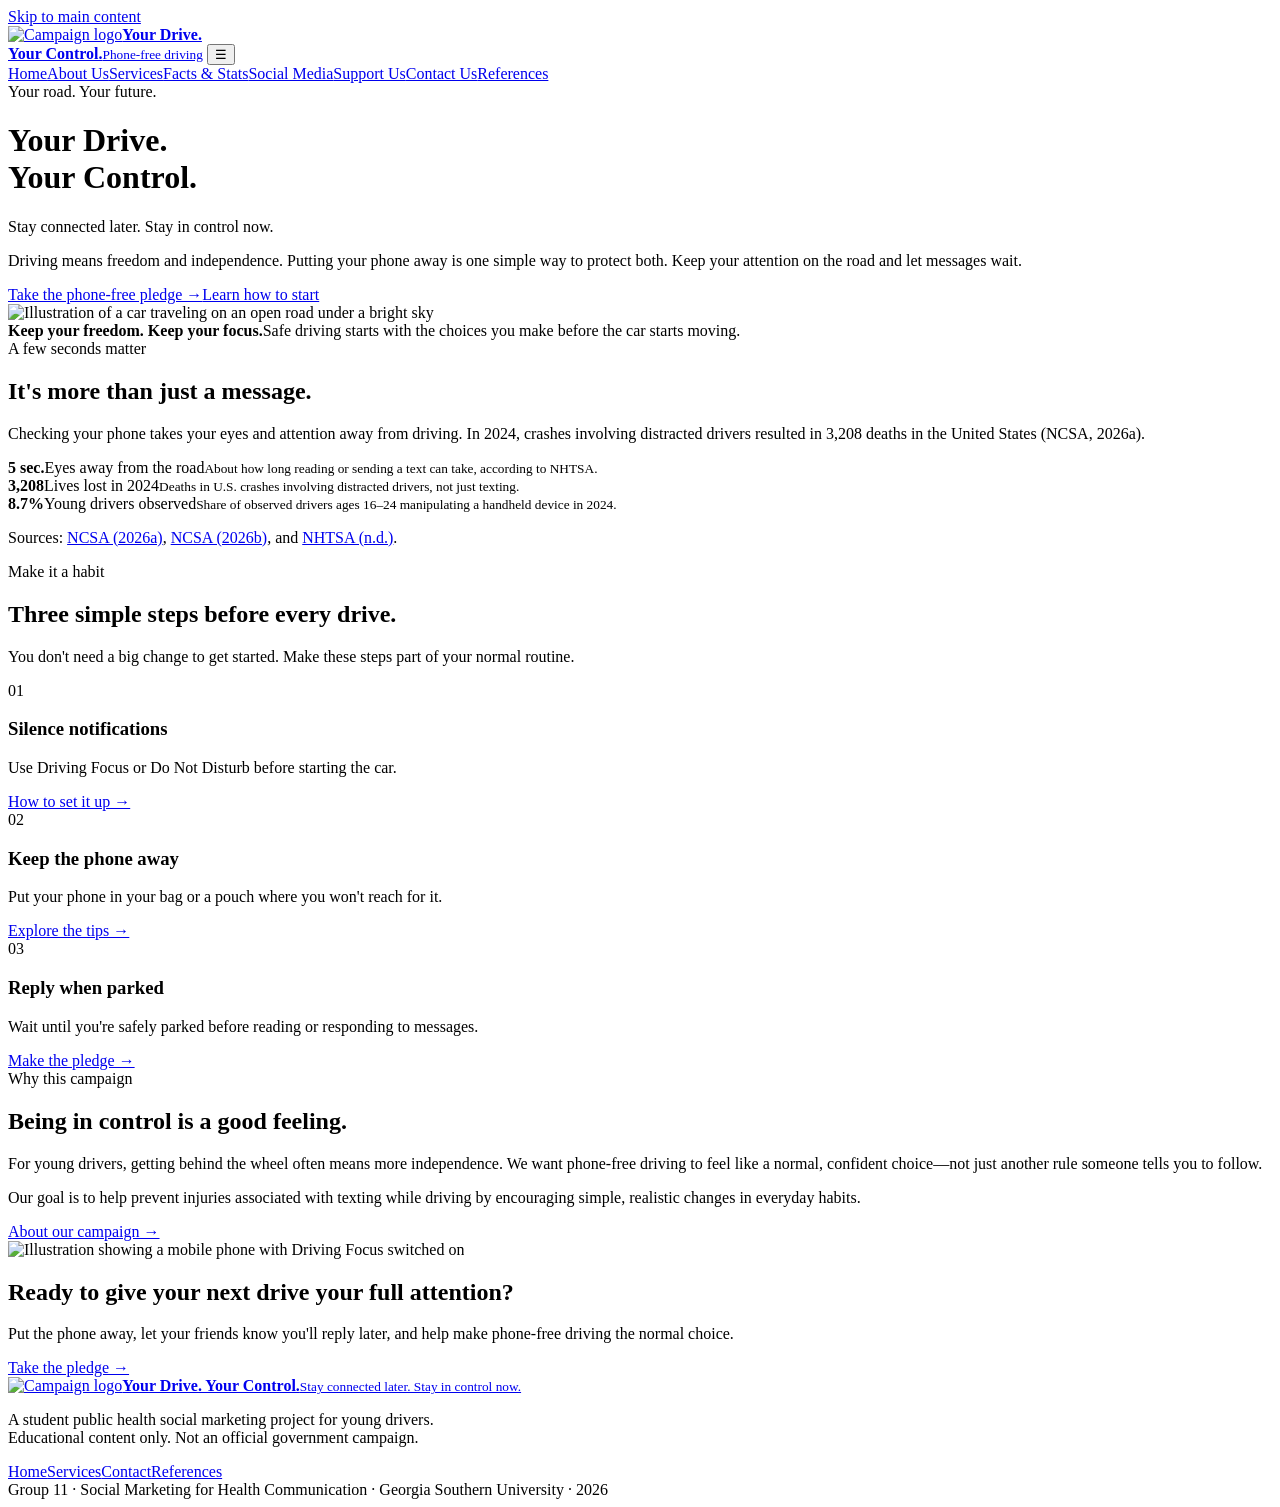
==== index.html @ 7ba315a2 "Added html files" ====
<!doctype html>
<html lang="en">
<head>
<meta charset="UTF-8">
<meta name="viewport" content="width=device-width,initial-scale=1">
<meta name="description" content="Your Drive. Your Control. A phone-free driving campaign for young drivers ages 15 to 20.">
<meta name="theme-color" content="#112b48">
<title>Home | Your Drive. Your Control.</title>
<link rel="stylesheet" href="css/style.css">
<link rel="icon" href="assets/logo-fallback.svg" type="image/svg+xml">
</head>
<body>
<a class="skip" href="#main">Skip to main content</a>
<header class="site-header"><div class="head-wrap">
<a class="branding" href="index.html" aria-label="Your Drive. Your Control. home"><img class="site-logo" src="assets/logo.png" alt="Campaign logo"><span class="brand-lines"><strong>Your Drive.<br>Your Control.</strong><small>Phone-free driving</small></span></a>
<button class="menu-button" aria-label="Toggle menu" aria-expanded="false" aria-controls="site-nav">☰</button>
<nav class="nav-links" id="site-nav" aria-label="Main navigation"><a href="index.html" class="active" aria-current="page">Home</a><a href="about.html">About Us</a><a href="services.html">Services</a><a href="facts.html">Facts & Stats</a><a href="social-media.html">Social Media</a><a href="support.html">Support Us</a><a href="contact.html">Contact Us</a><a href="references.html">References</a></nav>
</div></header>
<main id="main"><div class="container"><div class="hero"><div class="hero-inner"><div><div class="kicker light">Your road. Your future.</div><h1>Your Drive.<br><span class="gold">Your Control.</span></h1><p class="tagline">Stay connected later. Stay in control now.</p><p class="subtitle">Driving means freedom and independence. Putting your phone away is one simple way to protect both. Keep your attention on the road and let messages wait.</p><div class="action-row"><a class="btn btn-gold" href="support.html">Take the phone-free pledge →</a><a class="btn btn-outline" href="services.html">Learn how to start</a></div></div><div class="hero-visual"><img src="assets/road-illustration.svg" alt="Illustration of a car traveling on an open road under a bright sky"></div></div></div><div class="note-strip"><strong>Keep your freedom. Keep your focus.</strong><span>Safe driving starts with the choices you make before the car starts moving.</span></div></div>
<section class="section"><div class="container"><div class="section-header"><div class="kicker">A few seconds matter</div><h2>It's more than just a message.</h2><p>Checking your phone takes your eyes and attention away from driving. In 2024, crashes involving distracted drivers resulted in 3,208 deaths in the United States (NCSA, 2026a).</p></div><div class="grid cols-3"><div class="stat-card"><strong>5 sec.</strong><span>Eyes away from the road</span><small>About how long reading or sending a text can take, according to NHTSA.</small></div><div class="stat-card"><strong>3,208</strong><span>Lives lost in 2024</span><small>Deaths in U.S. crashes involving distracted drivers, not just texting.</small></div><div class="stat-card"><strong>8.7%</strong><span>Young drivers observed</span><small>Share of observed drivers ages 16–24 manipulating a handheld device in 2024.</small></div></div><p class="footnotes mt-sm">Sources: <a href="references.html#nhtsa2026">NCSA (2026a)</a>, <a href="references.html#device2026">NCSA (2026b)</a>, and <a href="references.html#nhtsaweb">NHTSA (n.d.)</a>.</p></div></section>
<section class="section soft"><div class="container"><div class="section-header"><div class="kicker">Make it a habit</div><h2>Three simple steps before every drive.</h2><p>You don't need a big change to get started. Make these steps part of your normal routine.</p></div><div class="grid cols-3"><div class="card"><div class="icon-box">01</div><h3>Silence notifications</h3><p>Use Driving Focus or Do Not Disturb before starting the car.</p><a href="services.html">How to set it up →</a></div><div class="card"><div class="icon-box">02</div><h3>Keep the phone away</h3><p>Put your phone in your bag or a pouch where you won't reach for it.</p><a href="services.html">Explore the tips →</a></div><div class="card"><div class="icon-box">03</div><h3>Reply when parked</h3><p>Wait until you're safely parked before reading or responding to messages.</p><a href="support.html">Make the pledge →</a></div></div></div></section>
<section class="section"><div class="container"><div class="split"><div><div class="kicker">Why this campaign</div><h2>Being in control is a good feeling.</h2><p class="lede">For young drivers, getting behind the wheel often means more independence. We want phone-free driving to feel like a normal, confident choice—not just another rule someone tells you to follow.</p><p>Our goal is to help prevent injuries associated with texting while driving by encouraging simple, realistic changes in everyday habits.</p><a class="btn btn-navy" href="about.html">About our campaign →</a></div><div class="feature-art"><img src="assets/driving-focus.svg" alt="Illustration showing a mobile phone with Driving Focus switched on"></div></div></div></section>
<section class="section tight"><div class="container"><div class="banner-cta"><div><h2>Ready to give your next drive your full attention?</h2><p>Put the phone away, let your friends know you'll reply later, and help make phone-free driving the normal choice.</p></div><a class="btn btn-gold" href="support.html">Take the pledge →</a></div></div></section></main>
<footer class="site-footer"><div class="container footer-inner"><div><a class="branding" href="index.html"><img class="site-logo" src="assets/logo.png" alt="Campaign logo"><span class="brand-lines"><strong>Your Drive. Your Control.</strong><small>Stay connected later. Stay in control now.</small></span></a><p class="tiny mt-sm">A student public health social marketing project for young drivers.<br>Educational content only. Not an official government campaign.</p></div><nav aria-label="Footer navigation" class="footer-links"><a href="index.html">Home</a><a href="services.html">Services</a><a href="contact.html">Contact</a><a href="references.html">References</a></nav></div><div class="footer-bottom"><div class="container">Group 11 · Social Marketing for Health Communication · Georgia Southern University · 2026</div></div></footer>
<script src="js/main.js" defer></script>
</body></html>
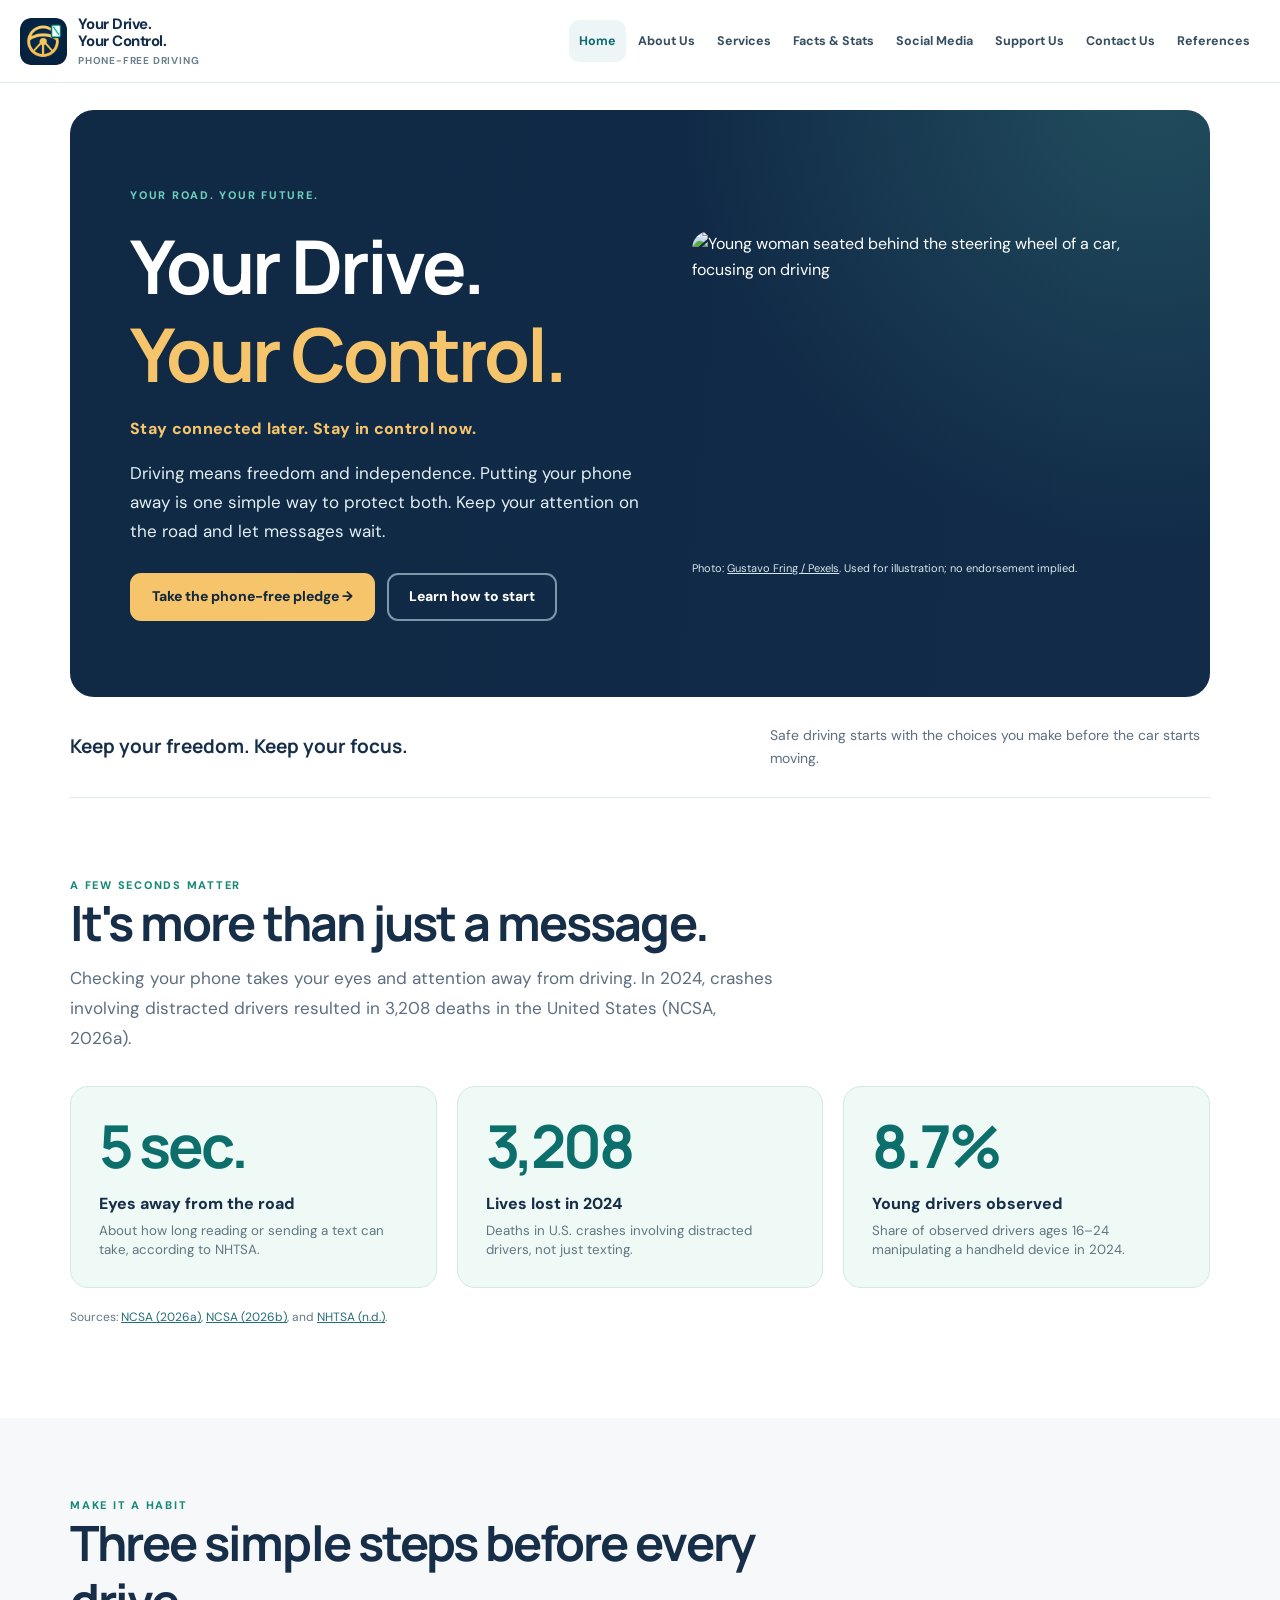
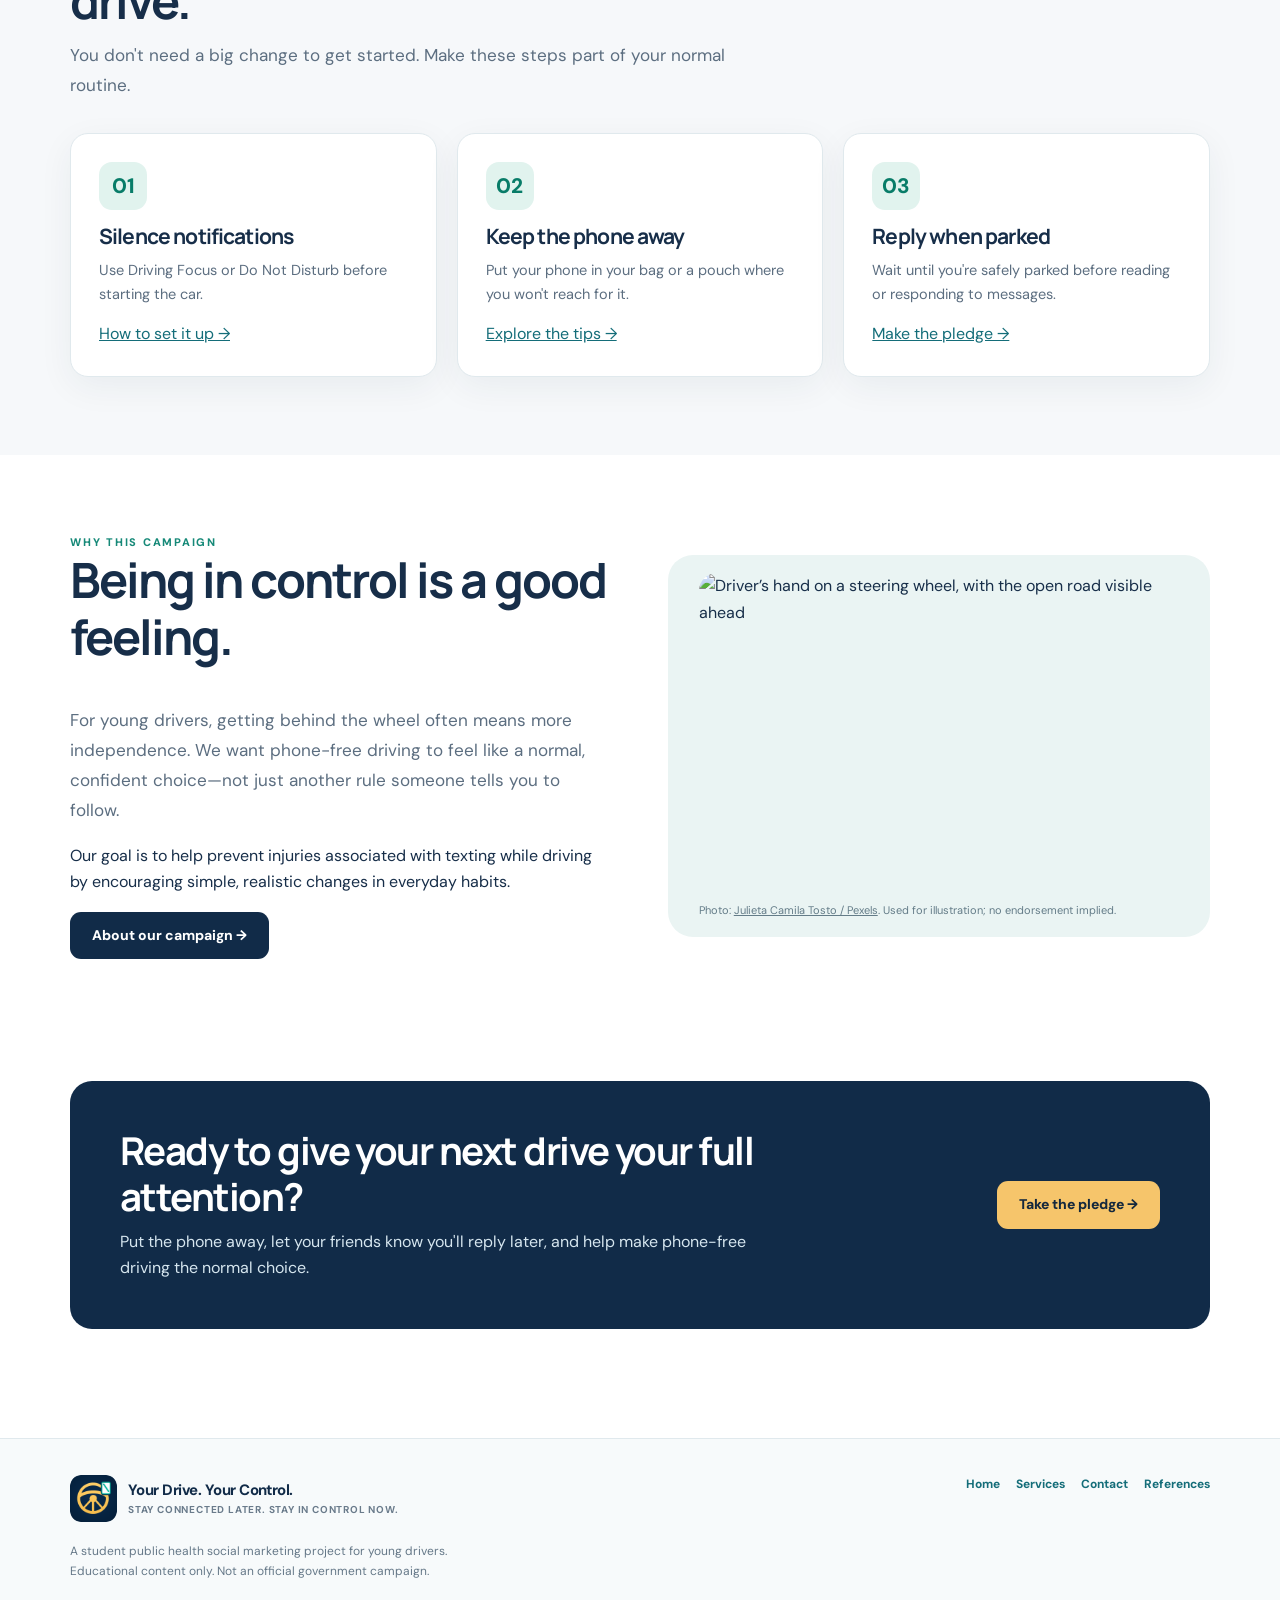
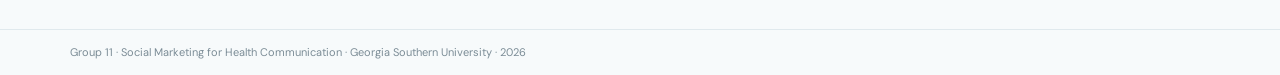
==== commit bf242104: "Replace html files" ====
--- a/index.html
+++ b/index.html
@@ -8,6 +8,17 @@
 <title>Home | Your Drive. Your Control.</title>
 <link rel="stylesheet" href="css/style.css">
 <link rel="icon" href="assets/logo-fallback.svg" type="image/svg+xml">
+
+<style>
+.campaign-photo{width:100%;max-width:480px;margin:0}
+.campaign-photo img{display:block;width:100%;height:320px;object-fit:cover;border-radius:18px}
+.campaign-photo figcaption{margin-top:9px;font-size:11px;line-height:1.5;color:#647c88}
+.campaign-photo figcaption a{color:inherit}
+.hero-visual .campaign-photo img{width:100%;max-width:none;filter:none}
+.hero-visual .campaign-photo figcaption{color:#d6e6ed}
+.feature-art .campaign-photo img{width:100%;max-height:none}
+@media(max-width:670px){.campaign-photo img{height:240px}}
+</style>
 </head>
 <body>
 <a class="skip" href="#main">Skip to main content</a>
@@ -16,10 +27,10 @@
 <button class="menu-button" aria-label="Toggle menu" aria-expanded="false" aria-controls="site-nav">☰</button>
 <nav class="nav-links" id="site-nav" aria-label="Main navigation"><a href="index.html" class="active" aria-current="page">Home</a><a href="about.html">About Us</a><a href="services.html">Services</a><a href="facts.html">Facts & Stats</a><a href="social-media.html">Social Media</a><a href="support.html">Support Us</a><a href="contact.html">Contact Us</a><a href="references.html">References</a></nav>
 </div></header>
-<main id="main"><div class="container"><div class="hero"><div class="hero-inner"><div><div class="kicker light">Your road. Your future.</div><h1>Your Drive.<br><span class="gold">Your Control.</span></h1><p class="tagline">Stay connected later. Stay in control now.</p><p class="subtitle">Driving means freedom and independence. Putting your phone away is one simple way to protect both. Keep your attention on the road and let messages wait.</p><div class="action-row"><a class="btn btn-gold" href="support.html">Take the phone-free pledge →</a><a class="btn btn-outline" href="services.html">Learn how to start</a></div></div><div class="hero-visual"><img src="assets/road-illustration.svg" alt="Illustration of a car traveling on an open road under a bright sky"></div></div></div><div class="note-strip"><strong>Keep your freedom. Keep your focus.</strong><span>Safe driving starts with the choices you make before the car starts moving.</span></div></div>
+<main id="main"><div class="container"><div class="hero"><div class="hero-inner"><div><div class="kicker light">Your road. Your future.</div><h1>Your Drive.<br><span class="gold">Your Control.</span></h1><p class="tagline">Stay connected later. Stay in control now.</p><p class="subtitle">Driving means freedom and independence. Putting your phone away is one simple way to protect both. Keep your attention on the road and let messages wait.</p><div class="action-row"><a class="btn btn-gold" href="support.html">Take the phone-free pledge →</a><a class="btn btn-outline" href="services.html">Learn how to start</a></div></div><div class="hero-visual"><figure class="campaign-photo"><img src="https://images.pexels.com/photos/6817010/pexels-photo-6817010.jpeg?auto=compress&amp;dpr=1&amp;h=750&amp;w=1260" alt="Young woman seated behind the steering wheel of a car, focusing on driving" loading="lazy" referrerpolicy="no-referrer"/><figcaption>Photo: <a href="https://www.pexels.com/photo/woman-in-car-6817010/" target="_blank" rel="noopener noreferrer">Gustavo Fring / Pexels</a>. Used for illustration; no endorsement implied.</figcaption></figure></div></div></div><div class="note-strip"><strong>Keep your freedom. Keep your focus.</strong><span>Safe driving starts with the choices you make before the car starts moving.</span></div></div>
 <section class="section"><div class="container"><div class="section-header"><div class="kicker">A few seconds matter</div><h2>It's more than just a message.</h2><p>Checking your phone takes your eyes and attention away from driving. In 2024, crashes involving distracted drivers resulted in 3,208 deaths in the United States (NCSA, 2026a).</p></div><div class="grid cols-3"><div class="stat-card"><strong>5 sec.</strong><span>Eyes away from the road</span><small>About how long reading or sending a text can take, according to NHTSA.</small></div><div class="stat-card"><strong>3,208</strong><span>Lives lost in 2024</span><small>Deaths in U.S. crashes involving distracted drivers, not just texting.</small></div><div class="stat-card"><strong>8.7%</strong><span>Young drivers observed</span><small>Share of observed drivers ages 16–24 manipulating a handheld device in 2024.</small></div></div><p class="footnotes mt-sm">Sources: <a href="references.html#nhtsa2026">NCSA (2026a)</a>, <a href="references.html#device2026">NCSA (2026b)</a>, and <a href="references.html#nhtsaweb">NHTSA (n.d.)</a>.</p></div></section>
 <section class="section soft"><div class="container"><div class="section-header"><div class="kicker">Make it a habit</div><h2>Three simple steps before every drive.</h2><p>You don't need a big change to get started. Make these steps part of your normal routine.</p></div><div class="grid cols-3"><div class="card"><div class="icon-box">01</div><h3>Silence notifications</h3><p>Use Driving Focus or Do Not Disturb before starting the car.</p><a href="services.html">How to set it up →</a></div><div class="card"><div class="icon-box">02</div><h3>Keep the phone away</h3><p>Put your phone in your bag or a pouch where you won't reach for it.</p><a href="services.html">Explore the tips →</a></div><div class="card"><div class="icon-box">03</div><h3>Reply when parked</h3><p>Wait until you're safely parked before reading or responding to messages.</p><a href="support.html">Make the pledge →</a></div></div></div></section>
-<section class="section"><div class="container"><div class="split"><div><div class="kicker">Why this campaign</div><h2>Being in control is a good feeling.</h2><p class="lede">For young drivers, getting behind the wheel often means more independence. We want phone-free driving to feel like a normal, confident choice—not just another rule someone tells you to follow.</p><p>Our goal is to help prevent injuries associated with texting while driving by encouraging simple, realistic changes in everyday habits.</p><a class="btn btn-navy" href="about.html">About our campaign →</a></div><div class="feature-art"><img src="assets/driving-focus.svg" alt="Illustration showing a mobile phone with Driving Focus switched on"></div></div></div></section>
+<section class="section"><div class="container"><div class="split"><div><div class="kicker">Why this campaign</div><h2>Being in control is a good feeling.</h2><p class="lede">For young drivers, getting behind the wheel often means more independence. We want phone-free driving to feel like a normal, confident choice—not just another rule someone tells you to follow.</p><p>Our goal is to help prevent injuries associated with texting while driving by encouraging simple, realistic changes in everyday habits.</p><a class="btn btn-navy" href="about.html">About our campaign →</a></div><div class="feature-art"><figure class="campaign-photo"><img src="https://images.pexels.com/photos/17445328/pexels-photo-17445328/free-photo-of-woman-driving-car.jpeg?auto=compress&amp;dpr=1&amp;h=750&amp;w=1260" alt="Driver’s hand on a steering wheel, with the open road visible ahead" loading="lazy" referrerpolicy="no-referrer"/><figcaption>Photo: <a href="https://www.pexels.com/photo/woman-driving-car-17445328/" target="_blank" rel="noopener noreferrer">Julieta Camila Tosto / Pexels</a>. Used for illustration; no endorsement implied.</figcaption></figure></div></div></div></section>
 <section class="section tight"><div class="container"><div class="banner-cta"><div><h2>Ready to give your next drive your full attention?</h2><p>Put the phone away, let your friends know you'll reply later, and help make phone-free driving the normal choice.</p></div><a class="btn btn-gold" href="support.html">Take the pledge →</a></div></div></section></main>
 <footer class="site-footer"><div class="container footer-inner"><div><a class="branding" href="index.html"><img class="site-logo" src="assets/logo.png" alt="Campaign logo"><span class="brand-lines"><strong>Your Drive. Your Control.</strong><small>Stay connected later. Stay in control now.</small></span></a><p class="tiny mt-sm">A student public health social marketing project for young drivers.<br>Educational content only. Not an official government campaign.</p></div><nav aria-label="Footer navigation" class="footer-links"><a href="index.html">Home</a><a href="services.html">Services</a><a href="contact.html">Contact</a><a href="references.html">References</a></nav></div><div class="footer-bottom"><div class="container">Group 11 · Social Marketing for Health Communication · Georgia Southern University · 2026</div></div></footer>
 <script src="js/main.js" defer></script>
--- a/css/style.css
+++ b/css/style.css
@@ -0,0 +1,7 @@
+@import url('https://fonts.googleapis.com/css2?family=DM+Sans:wght@400;500;600;700;800&family=Manrope:wght@400;500;600;700;800&display=swap');
+:root{--navy:#112b48;--deep:#0b1e33;--ink:#172e49;--muted:#5c6e80;--gold:#f6c56b;--mint:#6dd0ba;--pale:#f6f8fa;--line:#e0e9ed;--white:#fff;--radius:18px;--shadow:0 10px 35px rgba(21,43,64,.06)}
+*{box-sizing:border-box}html{scroll-behavior:smooth}body{margin:0;background:#fff;color:var(--ink);font-family:'DM Sans',Arial,sans-serif;line-height:1.65}h1,h2,h3,h4,p{margin-top:0}h1,h2,h3{font-family:'Manrope','DM Sans',Arial,sans-serif;line-height:1.18;letter-spacing:-.04em}h1{font-size:clamp(2.9rem,5.8vw,5.1rem)}h2{font-size:clamp(2rem,3.8vw,3.25rem)}h3{font-size:1.32rem}a{color:#146d79}a:hover{text-decoration-thickness:2px}button,input{font:inherit}button{cursor:pointer}.container{width:min(1140px,calc(100% - 44px));margin:auto}.skip{position:absolute;left:12px;top:-70px;background:#fff;padding:11px;z-index:999}.skip:focus{top:8px}.site-header{position:sticky;top:0;z-index:100;background:#fff;border-bottom:1px solid var(--line)}.head-wrap{width:min(1240px,calc(100% - 38px));margin:auto;display:flex;align-items:center;justify-content:space-between;min-height:82px;gap:18px}.branding{display:flex;align-items:center;gap:11px;color:var(--navy);text-decoration:none;flex:none}.branding img{height:47px;width:47px;object-fit:contain;border-radius:11px}.branding .brand-lines{display:flex;flex-direction:column;line-height:1.12}.branding strong{font-size:15px;letter-spacing:-.035em}.branding small{font-size:10px;color:#69808e;letter-spacing:.08em;text-transform:uppercase;margin-top:5px;font-weight:700}.nav-links{display:flex;align-items:center;gap:2px;flex-wrap:wrap;justify-content:flex-end}.nav-links a{font-size:12.5px;font-weight:700;color:#354e61;text-decoration:none;padding:11px 10px;border-radius:10px;white-space:nowrap}.nav-links a:hover,.nav-links a.active{background:#eef5f6;color:#0d6b71}.menu-button{display:none;border:1px solid var(--line);background:#fff;border-radius:8px;padding:7px 11px;font-size:20px}.kicker{color:#168978;text-transform:uppercase;font-size:11px;letter-spacing:.16em;font-weight:800}.kicker.light{color:var(--mint)}.section{padding:78px 0}.section.soft{background:var(--pale)}.section.tight{padding:44px 0}.section-header{max-width:710px;margin-bottom:32px}.section-header p,.lede{color:var(--muted);font-size:1.07rem;line-height:1.75}.section-header h2{margin-bottom:12px}.hero{background:var(--navy);color:#fff;border-radius:24px;overflow:hidden;position:relative;margin:27px auto 0}.hero:before{content:'';position:absolute;inset:0;background:radial-gradient(circle at 95% -5%,rgba(100,214,183,.2),transparent 38%),linear-gradient(95deg,rgba(4,16,34,.08),transparent);pointer-events:none}.hero-inner{padding:76px 60px;display:grid;grid-template-columns:1.08fr .92fr;gap:25px;align-items:center;position:relative}.hero .kicker{margin-bottom:18px}.hero h1{margin-bottom:19px;color:#fff}.gold{color:var(--gold)}.hero .subtitle{font-size:17px;color:#e2f0f3;line-height:1.7;max-width:530px}.hero .tagline{font-weight:800;color:var(--gold);letter-spacing:.02em;margin-bottom:16px}.hero-visual{display:grid;place-items:center;position:relative}.hero-visual img{width:min(100%,460px);filter:drop-shadow(0 12px 26px rgba(0,0,0,.08))}.action-row{display:flex;gap:12px;flex-wrap:wrap;margin-top:28px}.btn{display:inline-flex;align-items:center;gap:9px;justify-content:center;border:2px solid transparent;border-radius:11px;padding:12px 20px;font-size:14px;text-decoration:none;font-weight:800;line-height:1.4;transition:transform .15s ease,background .15s ease}.btn:hover{transform:translateY(-2px)}.btn-gold{background:var(--gold);color:#14283d}.btn-outline{color:#fff;border-color:#7a98a9}.btn-navy{background:var(--navy);color:#fff}.btn-white{background:#fff;color:var(--navy)}.btn-plain{background:#ebf4f5;color:#176670}.note-strip{padding:27px 0;border-bottom:1px solid var(--line);display:flex;align-items:center;justify-content:space-between;gap:15px}.note-strip strong{font-family:Manrope,Arial,sans-serif;font-size:19px}.note-strip span{font-size:14px;color:var(--muted);max-width:440px}.grid{display:grid;gap:20px}.cols-2{grid-template-columns:repeat(2,minmax(0,1fr))}.cols-3{grid-template-columns:repeat(3,minmax(0,1fr))}.cols-4{grid-template-columns:repeat(4,minmax(0,1fr))}.card{background:#fff;border:1px solid var(--line);border-radius:var(--radius);padding:28px;box-shadow:var(--shadow)}.card h3{margin:14px 0 10px}.card p{color:var(--muted);font-size:14.5px}.icon-box{width:48px;height:48px;border-radius:13px;display:grid;place-items:center;background:#e1f3ee;color:#087c68;font-weight:800;font-size:21px}.icon-box.gold-bg{background:#fff0d5;color:#9f6d00}.stat-card{border:1px solid #d5e8e4;background:#eff9f5;border-radius:var(--radius);padding:28px;min-height:190px}.stat-card strong{display:block;color:#0c6f6b;font-family:Manrope,Arial,sans-serif;font-size:clamp(2.3rem,5vw,3.7rem);line-height:1.05;letter-spacing:-.055em}.stat-card span{font-weight:800;display:block;margin:14px 0 5px}.stat-card small{color:#607681;line-height:1.4;display:block}.aside-tip{background:#fff7e7;border:1px solid #f6dda7;padding:23px 27px;border-radius:var(--radius);color:#715222}.aside-tip strong{color:#58421c}.split{display:grid;grid-template-columns:1fr 1fr;gap:55px;align-items:center}.feature-art{background:#eaf4f3;border-radius:25px;min-height:360px;display:grid;place-items:center;padding:18px}.feature-art img{max-width:95%;max-height:410px}.page-banner{background:linear-gradient(120deg,#10304a,#215268);color:#fff;border-radius:22px;padding:66px 59px;margin:28px auto 0;position:relative;overflow:hidden}.page-banner:after{content:'';position:absolute;width:310px;height:310px;border:52px solid rgba(144,226,205,.08);border-radius:50%;right:-120px;top:-110px}.page-banner .kicker{color:var(--mint)}.page-banner h1{font-size:clamp(2.7rem,5vw,4.2rem);margin:9px 0 15px;color:#fff}.page-banner p{font-size:17px;color:#e0edf2;max-width:720px;line-height:1.75;margin-bottom:0;position:relative;z-index:1}.highlights{display:flex;gap:10px;flex-wrap:wrap;margin:24px 0 0}.pill{display:inline-block;border-radius:100px;font-size:12px;font-weight:800;letter-spacing:.02em;padding:7px 12px;background:#e9f6f1;color:#176c68}.pill.dark{background:rgba(255,255,255,.12);color:#e7f7f4}.process{counter-reset:steps}.process .card{position:relative;padding-top:32px}.number{font-size:12px;color:#148371;font-weight:800;letter-spacing:.12em}.process h3{margin-top:10px}.check-list{padding-left:20px}.check-list li{padding:4px 0;color:var(--muted)}.banner-cta{background:var(--navy);border-radius:22px;padding:47px 50px;color:#fff;display:flex;justify-content:space-between;align-items:center;gap:30px}.banner-cta h2{font-size:clamp(1.65rem,3vw,2.4rem);max-width:650px;margin:0 0 10px;color:#fff}.banner-cta p{color:#d6e6ef;margin:0;max-width:650px}.footnotes{font-size:12px;color:#637888}.footnotes a{color:#226e79}.source-link{font-size:12px;margin-top:14px;display:block}.site-footer{border-top:1px solid var(--line);background:#f7fafb;margin-top:65px}.footer-inner{display:flex;justify-content:space-between;align-items:start;gap:25px;padding:36px 0}.footer-inner small{color:#6a7b8b}.footer-links{display:flex;gap:16px;flex-wrap:wrap;font-size:12px;font-weight:700}.footer-links a{text-decoration:none}.footer-bottom{border-top:1px solid var(--line);padding:13px 0;font-size:11px;color:#7b8c96}.banner-placeholder{border:1px dashed #b2c7d1;border-radius:15px;padding:25px;background:#f7fafb;color:#647789;font-size:14px}.reference-list{padding-left:25px}.reference-list li{padding:0 0 24px 5px;border-bottom:1px solid var(--line);margin-bottom:24px;overflow-wrap:anywhere}.reference-list a{overflow-wrap:anywhere}.media-tile{border:1px solid var(--line);border-radius:18px;overflow:hidden;background:#fff}.media-inner{padding:20px}.media-tile iframe{display:block;width:100%;aspect-ratio:16/9;border:0;background:#172d47}.social-post{padding:26px;background:#fff;border:1px solid var(--line);border-radius:18px;min-height:278px;display:flex;flex-direction:column;justify-content:space-between}.social-post .post-design{border-radius:13px;padding:23px;min-height:165px;display:flex;flex-direction:column;justify-content:center;align-items:center;text-align:center;background:var(--navy);color:white}.social-post:nth-child(2) .post-design{background:#e9f5ee;color:var(--navy)}.social-post:nth-child(3) .post-design{background:#fff0d4;color:var(--navy)}.post-design strong{font-family:Manrope,Arial,sans-serif;font-size:23px;line-height:1.14;letter-spacing:-.04em;max-width:220px}.post-design small{margin-top:14px;font-size:11px;letter-spacing:.1em;font-weight:800;text-transform:uppercase}.post-desc{font-size:13px;color:var(--muted);margin:10px 0 0}.pledge-form{display:grid;gap:13px}.pledge-choice{display:flex;align-items:start;gap:12px;background:#f4f9f8;padding:15px;border-radius:11px}.pledge-choice input{accent-color:#167c75;margin-top:5px;width:19px;height:19px;flex:none}.feedback{border-radius:11px;margin-top:14px;padding:14px 17px;background:#e4f5ee;color:#116d5a;font-weight:700}.feedback:empty{display:none}.quiz-question{padding:25px 0;border-bottom:1px solid var(--line)}.quiz-question legend{font-weight:800;font-size:16px;line-height:1.45;padding:0;margin-bottom:14px}.quiz-question label{display:block;margin:10px 0;color:#395168;cursor:pointer}.quiz-question input{accent-color:#106c76;margin-right:8px}.quiz-question fieldset{padding:0;border:0}.quiz-result{font-size:16px;padding:18px;background:#e4f4ed;border-radius:12px;margin-top:19px}.quiz-result[hidden]{display:none}.answer-note{color:#4d6270;font-size:13px}.map-frame{width:100%;height:330px;border:0;border-radius:16px;background:#eef5f5}.code-note{font-size:12px;color:#77868f}.outline-block{border-left:4px solid var(--gold);padding:17px 22px;background:#fff9ed;border-radius:0 12px 12px 0}.team-member{padding:20px;border:1px solid var(--line);border-radius:14px;background:#fff}.team-member strong{display:block}.team-member span{font-size:12px;color:var(--muted)}.safety-quote{font-size:clamp(1.5rem,3vw,2.3rem);font-family:Manrope,Arial,sans-serif;font-weight:800;line-height:1.35;letter-spacing:-.03em}.logo-large{width:105px;height:105px;object-fit:contain;border-radius:18px}.contact-detail{display:flex;gap:14px;align-items:start}.contact-detail .icon-box{flex:none}.contact-detail p{font-size:14px}.tiny{font-size:12px;color:#657888}.text-center{text-align:center}.mt-sm{margin-top:20px}.mt-md{margin-top:32px}.mt-lg{margin-top:48px}a:focus-visible,button:focus-visible,input:focus-visible{outline:3px solid #21a49b;outline-offset:3px}
+@media(max-width:1100px){.head-wrap{min-height:73px}.branding strong{font-size:14px}.nav-links a{font-size:11.5px;padding:9px 6px}}
+@media(max-width:930px){.menu-button{display:block}.nav-links{display:none;position:absolute;top:72px;left:0;right:0;background:#fff;padding:15px 22px 20px;box-shadow:0 15px 19px rgba(0,0,0,.1);flex-direction:column;align-items:stretch}.nav-links.open{display:flex}.nav-links a{font-size:15px;padding:11px 16px}.hero-inner{grid-template-columns:1fr;padding:51px 40px}.hero-visual{max-height:350px}.hero-visual img{max-height:340px}.split{gap:25px}}
+@media(max-width:670px){.container{width:min(100% - 30px,1140px)}.branding img{height:39px;width:39px}.head-wrap{min-height:70px}.hero{margin-top:15px;border-radius:17px}.hero-inner{padding:41px 26px}.hero h1{font-size:clamp(2.75rem,11vw,4rem)}.hero .subtitle{font-size:15px}.hero-visual{max-height:250px}.hero-visual img{max-height:260px}.page-banner{margin-top:15px;padding:47px 27px;border-radius:17px}.page-banner p{font-size:15px}.section{padding:58px 0}.cols-2,.cols-3,.cols-4,.split{grid-template-columns:1fr}.card{padding:23px}.stat-card{min-height:130px}.banner-cta,.note-strip,.footer-inner{flex-direction:column;align-items:start}.banner-cta{padding:30px}.footer-links{gap:11px}.action-row{align-items:stretch}.action-row .btn{width:100%}}
+@media(prefers-reduced-motion:reduce){html{scroll-behavior:auto}.btn{transition:none}.btn:hover{transform:none}}
